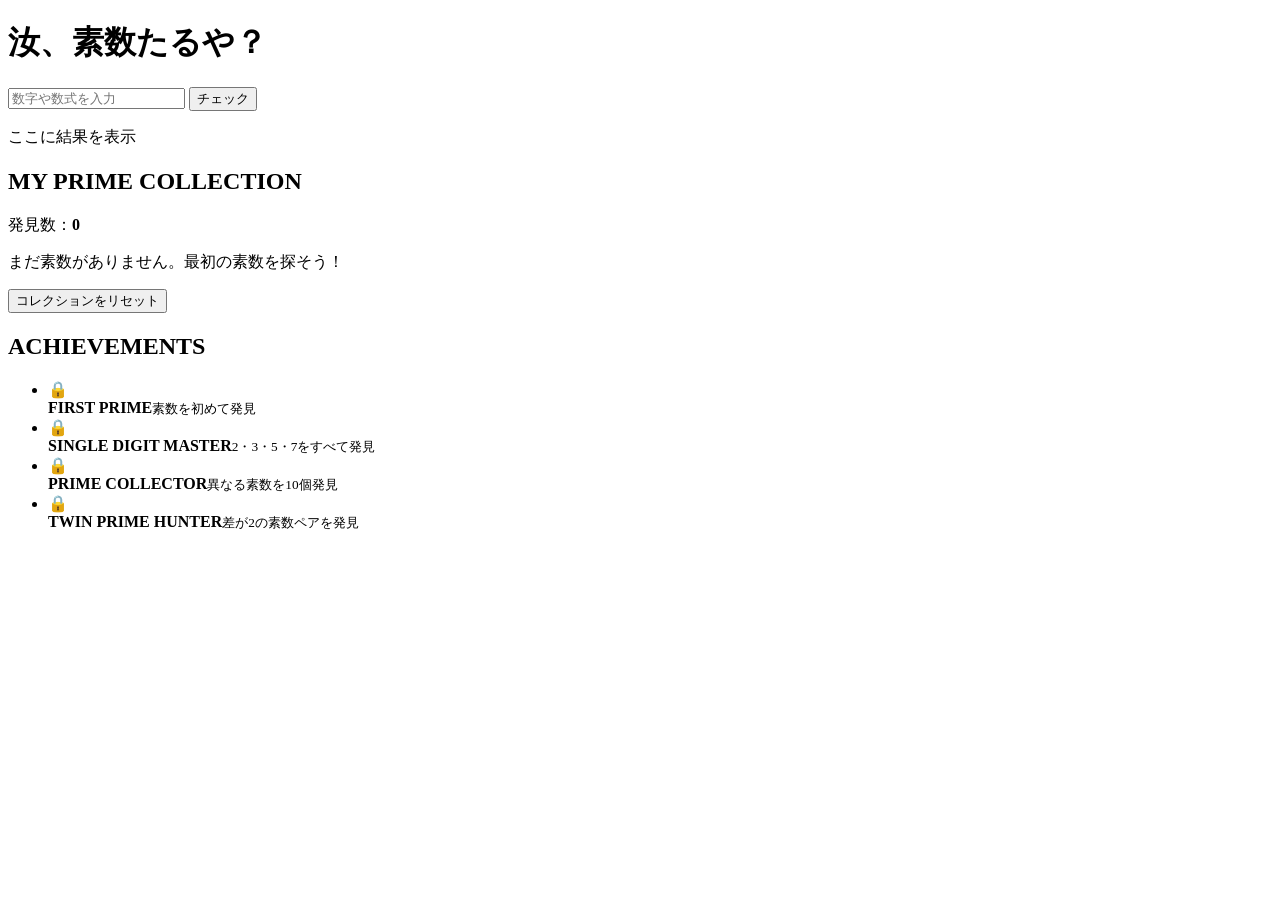
==== class-03/checkPrime.html @ c7eae521 "Add all class-03 files ver.0.1" ====
<!DOCTYPE html>
<html lang="ja">
<head>
  <meta charset="UTF-8">
  <meta name="viewport" content="width=device-width, initial-scale=1.0">
  <title>素数か？</title>
  <link rel="stylesheet" href="css/reset.css">
  <link rel="stylesheet" href="css/style.css">
</head>
<body>
  <main class="app">
    <h1>汝、素数たるや？</h1>
    <div class="input-row">
      <input type="text" id="numberInput" placeholder="数字や数式を入力" aria-label="判定したい数字や数式">
      <button type="button" id="checkButton">チェック</button>
    </div>
    <p id="result" class="result-normal" aria-live="polite">ここに結果を表示</p>
    <!-- 【追加】コレクション・Achievementの表示エリア -->
    <div id="achievementNotice" class="achievement-notice" role="status" aria-live="polite" style="display:none"></div>
    <section class="dashboard" aria-label="素数コレクションと実績">
      <section class="panel" aria-labelledby="collectionTitle">
        <div class="panel-header">
          <h2 id="collectionTitle">MY PRIME COLLECTION</h2>
          <span class="count-label">発見数：<strong id="collectionCount">0</strong></span>
        </div>
        <p id="collectionEmpty" class="muted">まだ素数がありません。最初の素数を探そう！</p>
        <ul id="primeList" class="prime-list" aria-label="発見済みの素数"></ul>
        <button type="button" id="resetCollection" class="reset-button">コレクションをリセット</button>
        <p id="collectionStatus" class="muted" role="status"></p>
      </section>
      <section class="panel" aria-labelledby="achievementTitle">
        <h2 id="achievementTitle">ACHIEVEMENTS</h2>
        <ul id="achievementList" class="achievement-list"></ul>
      </section>
    </section>
  </main>
  <script src="https://code.jquery.com/jquery-3.7.1.min.js"></script>
  <script src="script.js"></script>
</body>
</html>
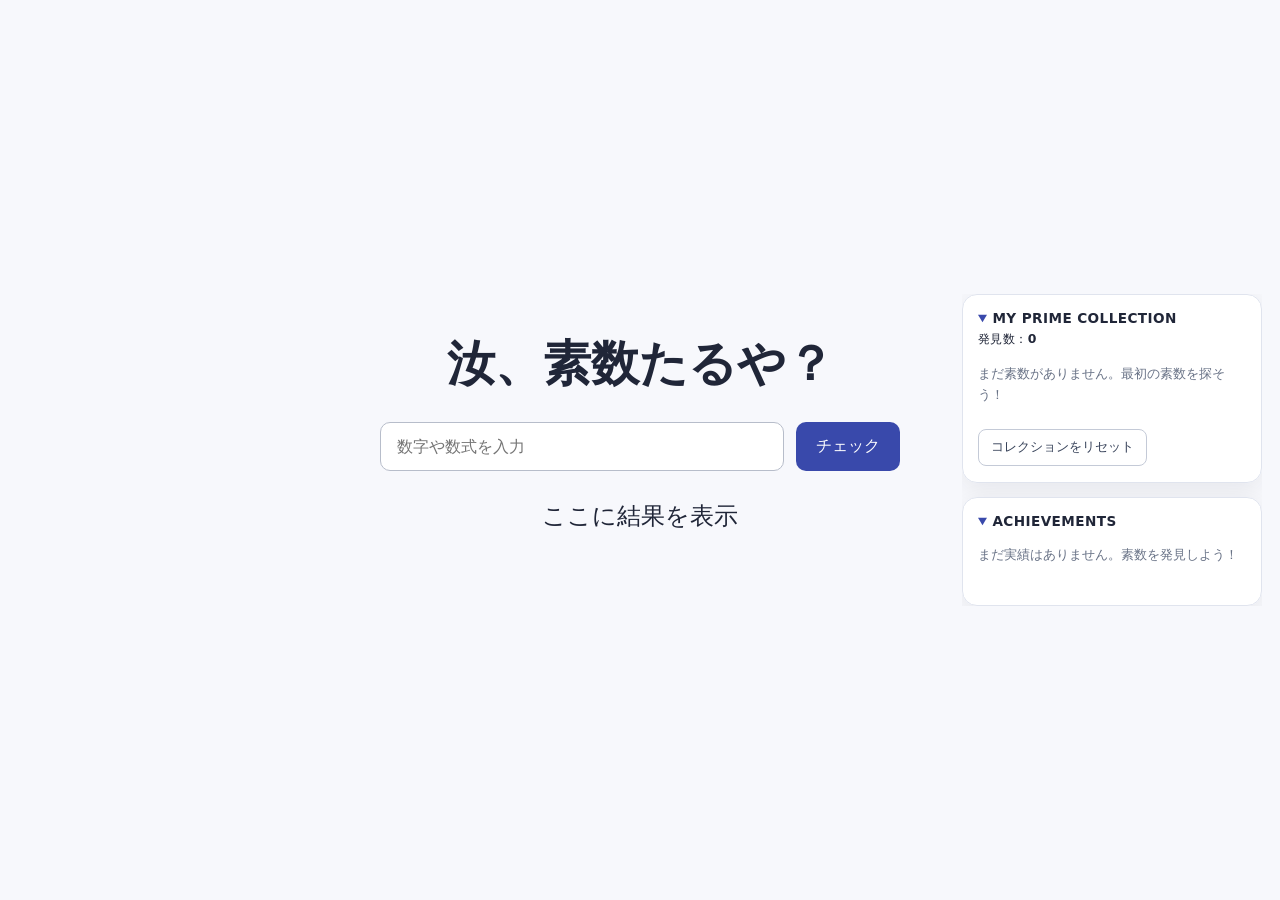
==== commit 3753716a: "feat: add prime collection and achievements with responsive layoutAdd css folder and reset.css" ====
--- a/class-03/checkPrime.html
+++ b/class-03/checkPrime.html
@@ -1,40 +1,51 @@
 <!DOCTYPE html>
 <html lang="ja">
+
 <head>
   <meta charset="UTF-8">
   <meta name="viewport" content="width=device-width, initial-scale=1.0">
-  <title>素数か？</title>
+  <title>汝、素数たるや？ | Prime Collection</title>
+  <!-- 【変更】class-03/css/style.css を参照。更新時の古いCSSキャッシュを回避 -->
   <link rel="stylesheet" href="css/reset.css">
-  <link rel="stylesheet" href="css/style.css">
+  <link rel="stylesheet" href="css/style.css?v=2">
 </head>
+
 <body>
   <main class="app">
-    <h1>汝、素数たるや？</h1>
-    <div class="input-row">
-      <input type="text" id="numberInput" placeholder="数字や数式を入力" aria-label="判定したい数字や数式">
-      <button type="button" id="checkButton">チェック</button>
-    </div>
-    <p id="result" class="result-normal" aria-live="polite">ここに結果を表示</p>
-    <!-- 【追加】コレクション・Achievementの表示エリア -->
-    <div id="achievementNotice" class="achievement-notice" role="status" aria-live="polite" style="display:none"></div>
-    <section class="dashboard" aria-label="素数コレクションと実績">
-      <section class="panel" aria-labelledby="collectionTitle">
-        <div class="panel-header">
-          <h2 id="collectionTitle">MY PRIME COLLECTION</h2>
-          <span class="count-label">発見数：<strong id="collectionCount">0</strong></span>
+    <!-- 【変更】判定エリアを独立させ、サブコンテンツの幅に左右されず中央配置 -->
+    <section class="judge-area" aria-label="素数判定">
+      <h1>汝、素数たるや？</h1>
+      <div class="input-row">
+        <input type="text" id="numberInput" placeholder="数字や数式を入力" aria-label="判定したい数字や数式">
+        <button type="button" id="checkButton">チェック</button>
+      </div>
+      <p id="result" class="result-normal" aria-live="polite">ここに結果を表示</p>
+      <div id="achievementNotice" class="achievement-notice" role="status" aria-live="polite" style="display:none">
+      </div>
+    </section>
+    <!-- 【変更】PCでは右側、狭い画面では下側。detailsで開閉可能 -->
+    <aside class="sidebar" aria-label="コレクションと実績">
+      <details class="panel" open>
+        <summary>MY PRIME COLLECTION <span class="count-label">発見数：<strong id="collectionCount">0</strong></span>
+        </summary>
+        <div class="panel-body">
+          <p id="collectionEmpty" class="muted">まだ素数がありません。最初の素数を探そう！</p>
+          <ul id="primeList" class="prime-list" aria-label="発見済みの素数"></ul>
+          <button type="button" id="resetCollection" class="reset-button">コレクションをリセット</button>
+          <p id="collectionStatus" class="muted" role="status"></p>
         </div>
-        <p id="collectionEmpty" class="muted">まだ素数がありません。最初の素数を探そう！</p>
-        <ul id="primeList" class="prime-list" aria-label="発見済みの素数"></ul>
-        <button type="button" id="resetCollection" class="reset-button">コレクションをリセット</button>
-        <p id="collectionStatus" class="muted" role="status"></p>
-      </section>
-      <section class="panel" aria-labelledby="achievementTitle">
-        <h2 id="achievementTitle">ACHIEVEMENTS</h2>
-        <ul id="achievementList" class="achievement-list"></ul>
-      </section>
-    </section>
+      </details>
+      <details class="panel" open>
+        <summary>ACHIEVEMENTS</summary>
+        <div class="panel-body">
+          <p id="achievementEmpty" class="muted">まだ実績はありません。素数を発見しよう！</p>
+          <ul id="achievementList" class="achievement-list"></ul>
+        </div>
+      </details>
+    </aside>
   </main>
   <script src="https://code.jquery.com/jquery-3.7.1.min.js"></script>
-  <script src="script.js"></script>
+  <script src="script.js?v=2"></script>
 </body>
-</html>
+
+</html>
--- a/class-03/css/style.css
+++ b/class-03/css/style.css
@@ -0,0 +1,50 @@
+/* 【重要】reset.cssが未配置でも最低限のスタイルが成立するようにする */
+*, *::before, *::after { box-sizing: border-box; }
+html, body { margin: 0; min-height: 100%; }
+body { font-family: system-ui, sans-serif; background: #f7f8fc; color: #202638; }
+button, input { font: inherit; }
+.app { min-height: 100vh; position: relative; }
+/* 【大きな変更】メイン領域はビューポート全体を基準に中央配置。サイドバーは別レイヤー */
+.judge-area { min-height: 100vh; width: 100%; display: flex; flex-direction: column; justify-content: center; align-items: center; gap: 26px; padding: 40px 20px; text-align: center; }
+h1 { margin: 0; font-size: clamp(2rem, 4vw, 3rem); }
+.input-row { display: flex; gap: 12px; width: min(100%, 520px); }
+#numberInput { flex: 1; min-width: 0; padding: 14px 16px; border: 1px solid #b7bdca; border-radius: 10px; background: white; }
+#checkButton { flex: none; padding: 14px 20px; border: 0; border-radius: 10px; color: white; background: #3949ab; cursor: pointer; }
+#checkButton:hover { background: #283593; }
+#result { margin: 0; min-height: 3em; text-align: center; }
+#result.result-normal { width: min(100%, 90vw); font-size: 1.5rem; line-height: 1.6; white-space: pre-line; overflow-wrap: anywhere; }
+/* 【変更】中央寄せを維持しつつ、長い素数演出で画面外へはみ出さない */
+#result.result-prime { width: 100%; font-size: clamp(1.7rem, 5vw, 5rem); font-weight: 700; line-height: 1.2; white-space: pre-line; overflow-wrap: anywhere; }
+.result-prime .prime-number { font-size: 1.2em; }
+.achievement-notice { max-width: min(90vw, 720px); padding: 14px 18px; border-radius: 12px; background: #fff1b9; font-weight: 700; }
+/* 【大きな変更】サブコンテンツは画面右に独立配置。メインの中央位置を動かさない */
+.sidebar { position: fixed; right: 18px; top: 50%; transform: translateY(-50%); width: min(300px, 25vw); max-height: calc(100vh - 36px); overflow-y: auto; display: grid; gap: 14px; z-index: 2; }
+.panel { min-width: 0; background: rgba(255,255,255,.97); border: 1px solid #e0e4ee; border-radius: 15px; box-shadow: 0 6px 24px rgb(32 38 56 / 8%); text-align: left; }
+.panel summary { cursor: pointer; padding: 15px; font-size: .85rem; font-weight: 750; letter-spacing: .03em; }
+.panel summary::marker { color: #3949ab; }
+.panel-body { padding: 0 15px 16px; }
+.count-label { display: block; font-size: .78rem; font-weight: 400; margin-top: 5px; }
+.muted { color: #687286; font-size: .82rem; line-height: 1.6; }
+.prime-list, .achievement-list { list-style: none; padding: 0; margin: 12px 0; }
+.prime-list { display: flex; flex-wrap: wrap; gap: 7px; max-height: 150px; overflow-y: auto; }
+.prime-chip { background: #e8ebfa; color: #293b90; border-radius: 8px; padding: 7px 10px; font-weight: 700; font-size: .85rem; overflow-wrap: anywhere; }
+.reset-button { padding: 9px 12px; border: 1px solid #c4cad7; border-radius: 8px; background: white; color: #39445b; cursor: pointer; font-size: .8rem; }
+.reset-button:hover { background: #f2f3f8; }
+.achievement-list { display: grid; gap: 8px; }
+.achievement-card { display: flex; gap: 9px; align-items: center; padding: 10px; border: 1px solid #e9cb72; border-radius: 10px; background: #fff8df; }
+.achievement-icon { font-size: 1.2rem; }
+.achievement-card strong, .achievement-card small { display: block; }
+.achievement-card strong { font-size: .78rem; overflow-wrap: anywhere; }
+.achievement-card small { margin-top: 4px; font-size: .74rem; }
+/* 【変更】狭いPC・タブレット・スマホではサブコンテンツを下に移動 */
+@media (max-width: 1100px) {
+  .judge-area { min-height: 75vh; }
+  .sidebar { position: static; transform: none; width: min(100% - 32px, 760px); max-height: none; margin: 0 auto 32px; grid-template-columns: repeat(2, minmax(0, 1fr)); }
+}
+@media (max-width: 650px) {
+  .judge-area { min-height: 70vh; gap: 22px; padding: 28px 14px; }
+  .sidebar { grid-template-columns: 1fr; }
+  #result.result-prime { font-size: clamp(1.4rem, 7vw, 2.8rem); }
+  #result.result-normal { font-size: 1.1rem; }
+}
+@media (max-width: 480px) { .input-row { flex-direction: column; } }
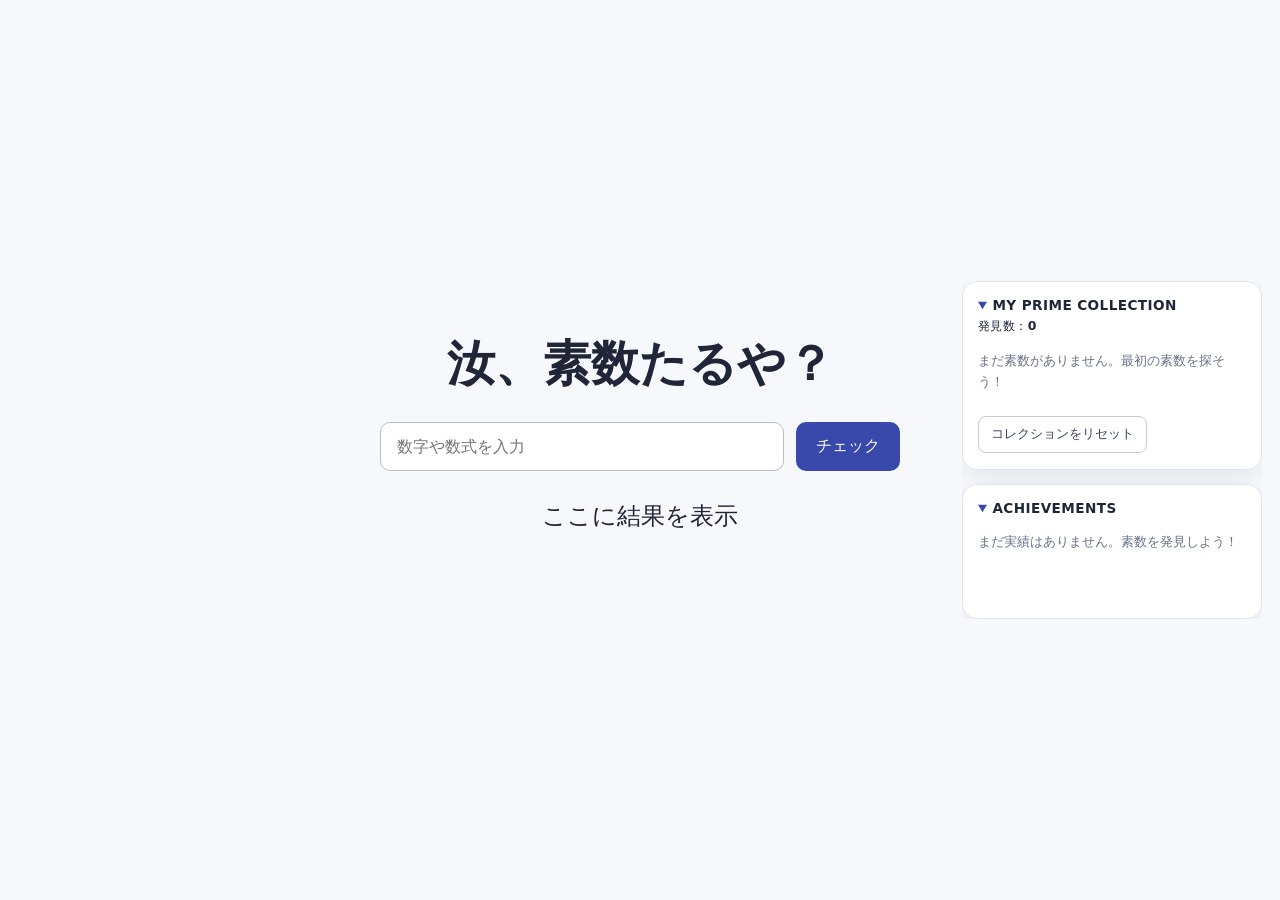
==== commit 1e5facfa: "feat: expand achievements with dynamic prime badges" ====
--- a/class-03/checkPrime.html
+++ b/class-03/checkPrime.html
@@ -45,7 +45,7 @@
     </aside>
   </main>
   <script src="https://code.jquery.com/jquery-3.7.1.min.js"></script>
-  <script src="script.js?v=2"></script>
+  <script src="script 2.js"></script>
 </body>
 
 </html>
--- a/class-03/css/style.css
+++ b/class-03/css/style.css
@@ -48,3 +48,74 @@
   #result.result-normal { font-size: 1.1rem; }
 }
 @media (max-width: 480px) { .input-row { flex-direction: column; } }
+
+/* ============================================================
+   【大きな変更】Achievementをカード一覧からアイコン型バッジへ変更。
+   hover / focus / タップで達成内容を表示する。
+   ============================================================ */
+.achievement-list {
+  display: grid;
+  grid-template-columns: repeat(auto-fill, minmax(72px, 1fr));
+  gap: 14px 9px;
+  padding: 10px 0 16px;
+  overflow: visible;
+}
+.achievement-badge-item { list-style: none; min-width: 0; }
+.achievement-badge {
+  position: relative;
+  width: 68px;
+  height: 68px;
+  display: flex;
+  flex-direction: column;
+  align-items: center;
+  justify-content: center;
+  gap: 1px;
+  padding: 5px;
+  margin: 0 auto;
+  border: 2px solid #e2b85b;
+  border-radius: 18px;
+  background: linear-gradient(145deg, #fff9e7, #ffe8a8);
+  box-shadow: 0 3px 8px rgb(30 40 70 / 10%);
+  color: #34314b;
+  cursor: pointer;
+  font: inherit;
+}
+.achievement-badge:focus-visible { outline: 3px solid #3949ab; outline-offset: 3px; }
+.badge-symbol { font-size: 1.65rem; line-height: 1.25; white-space: nowrap; }
+.badge-number { font-size: .78rem; font-weight: 800; line-height: 1.1; }
+.badge-collector { background: linear-gradient(145deg, #eaf8ff, #c7e8ff); border-color: #83c7ee; }
+.badge-palindrome { background: linear-gradient(145deg, #fff1ef, #ffd0c8); border-color: #f1a6a0; }
+.badge-emirp { background: linear-gradient(145deg, #f4eeff, #ded1ff); border-color: #b8a0e8; }
+.badge-mersenne { background: linear-gradient(145deg, #eafbef, #c9efda); border-color: #8ccdab; }
+.badge-group { background: linear-gradient(145deg, #fff7df, #ffedbb); border-color: #edc77a; }
+.badge-emirp .badge-symbol, .badge-mersenne .badge-symbol { font-size: .63rem; font-weight: 900; letter-spacing: -.03em; }
+/* EMIRPの文字全体を鏡映。文字単位の鏡文字は将来のデザイン改善候補。 */
+.mirror-word { transform: scaleX(-1); }
+.badge-group .badge-symbol { font-size: 1.1rem; letter-spacing: -.22em; padding-right: .22em; }
+.badge-tooltip {
+  display: none;
+  position: absolute;
+  z-index: 20;
+  bottom: calc(100% + 9px);
+  left: 50%;
+  transform: translateX(-50%);
+  width: max-content;
+  max-width: min(250px, 80vw);
+  padding: 9px 12px;
+  border-radius: 9px;
+  background: #252b3d;
+  color: white;
+  font-size: .75rem;
+  font-weight: 500;
+  line-height: 1.5;
+  white-space: normal;
+  text-align: center;
+  box-shadow: 0 4px 12px rgb(0 0 0 / 16%);
+  pointer-events: none;
+}
+.achievement-badge:hover .badge-tooltip,
+.achievement-badge:focus .badge-tooltip { display: block; }
+/* スマホのタップ後にfocusが残る間も説明を表示できる。 */
+@media (max-width: 650px) {
+  .achievement-list { grid-template-columns: repeat(auto-fill, minmax(72px, 1fr)); }
+}
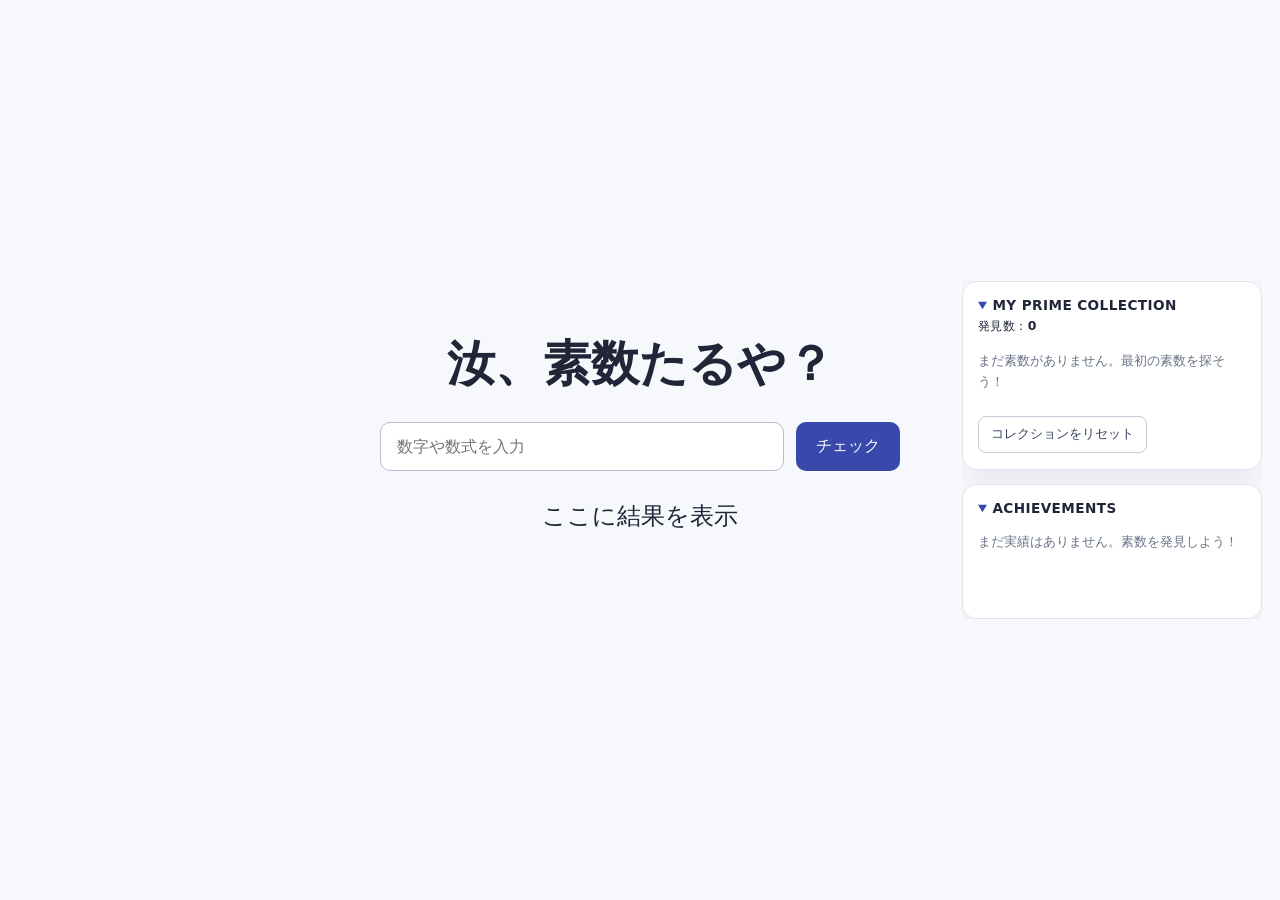
==== commit 7b1aa5db: "html; script2->script.js" ====
--- a/class-03/checkPrime.html
+++ b/class-03/checkPrime.html
@@ -45,7 +45,7 @@
     </aside>
   </main>
   <script src="https://code.jquery.com/jquery-3.7.1.min.js"></script>
-  <script src="script 2.js"></script>
+  <script src="script.js"></script>
 </body>
 
 </html>
